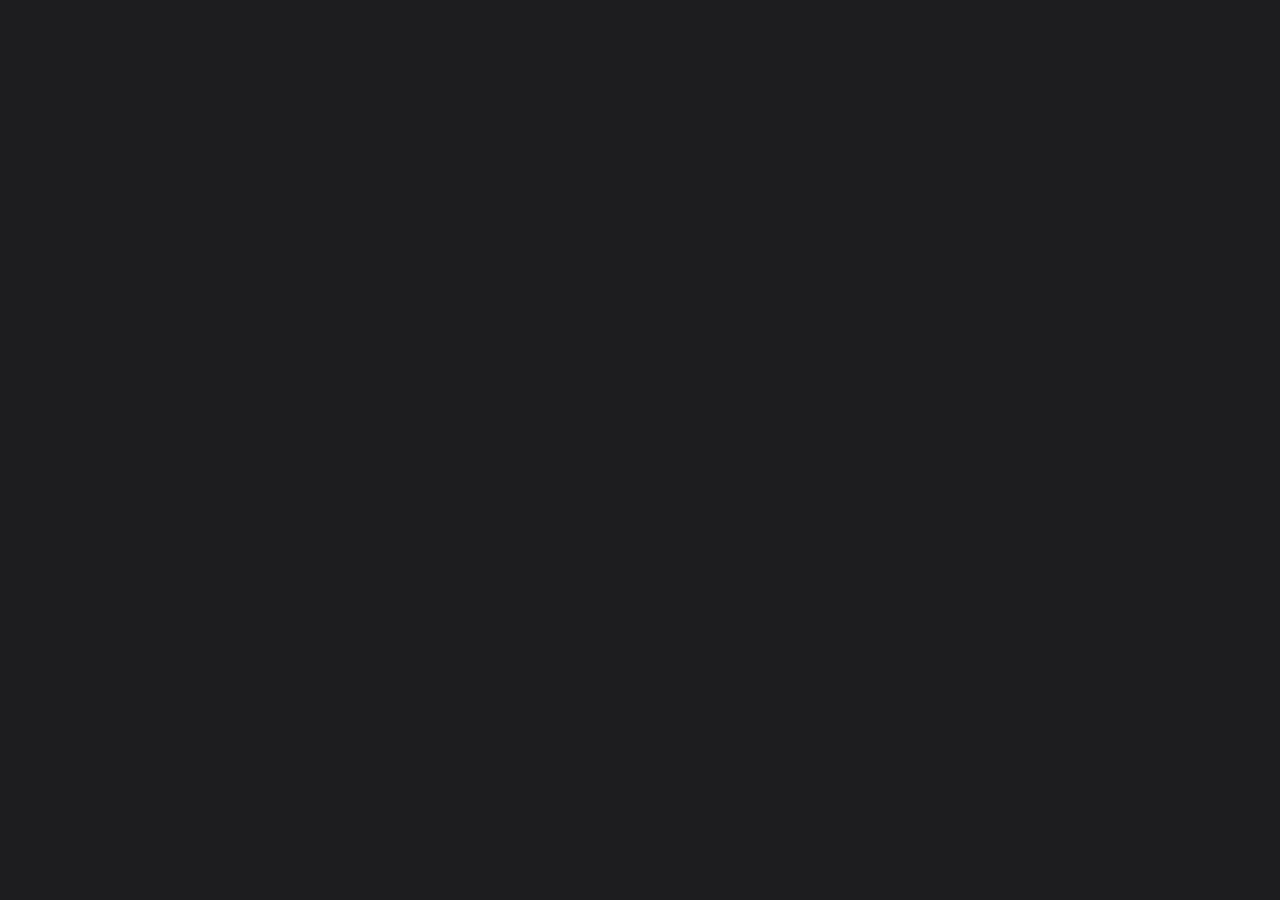
==== project/3가지 전공.dc.html @ 26a2ae61 "Claude Design handoff: soomin portfolio" ====
<!DOCTYPE html>
<html>
<head>
<meta charset="utf-8">
<meta name="viewport" content="width=device-width, initial-scale=1">
<script src="./support.js"></script>
</head>
<body>
<x-dc>
<helmet>
  <link rel="stylesheet" href="_ds/apple-web-design-system-f2d81f1f-572a-4359-9d91-45c962e7bf33/tokens/fonts.css">
  <link rel="stylesheet" href="_ds/apple-web-design-system-f2d81f1f-572a-4359-9d91-45c962e7bf33/tokens/colors.css">
  <link rel="stylesheet" href="_ds/apple-web-design-system-f2d81f1f-572a-4359-9d91-45c962e7bf33/tokens/typography.css">
  <link rel="stylesheet" href="_ds/apple-web-design-system-f2d81f1f-572a-4359-9d91-45c962e7bf33/styles.css">
  <script src="_ds/apple-web-design-system-f2d81f1f-572a-4359-9d91-45c962e7bf33/_ds_bundle.js"></script>
  <style>
    @keyframes fadeUp { from{opacity:0;transform:translateY(24px);}to{opacity:1;transform:translateY(0);} }
    html{scroll-behavior:smooth;}
    body{margin:0;background:#1d1d1f;-webkit-font-smoothing:antialiased;font-family:'Inter',-apple-system,BlinkMacSystemFont,sans-serif;}
  </style>
</helmet>

<!-- NAV -->
<nav style="position:sticky;top:0;z-index:100;height:52px;background:rgba(0,0,0,0.86);backdrop-filter:saturate(180%) blur(20px);-webkit-backdrop-filter:saturate(180%) blur(20px);display:flex;align-items:center;justify-content:space-between;padding:0 52px;">
  <a href="박수민 포트폴리오.dc.html" style="color:rgba(245,245,247,0.78);font-size:13px;text-decoration:none;" style-hover="color:#f5f5f7;">‹ 돌아가기</a>
  <span style="color:#f5f5f7;font-size:17px;font-weight:600;letter-spacing:-0.3px;">3가지 전공</span>
  <div style="width:80px;"></div>
</nav>

<!-- MAIN -->
<section style="padding:100px 52px;animation:fadeUp 0.8s ease both;">
  <div style="max-width:1100px;margin:0 auto;">

    <!-- 소개 텍스트 -->
    <div style="text-align:center;margin-bottom:80px;">
      <p style="margin:0 0 18px;font-size:11px;color:rgba(255,255,255,0.4);letter-spacing:0.5px;text-transform:uppercase;">가천대학교 · 2021.03 ~ 2026.02</p>
      <h1 style="margin:0 0 24px;font-size:64px;font-weight:700;color:#f5f5f7;letter-spacing:-2.2px;line-height:0.97;">도전 정신</h1>
      <p style="margin:0 auto;font-size:19px;font-weight:300;color:rgba(255,255,255,0.65);line-height:1.75;max-width:520px;"><i>대학 시절 <b><b style="font-weight: 400;">작곡, 심리학, 창업</b></b> 3가지 전공을 펼쳤습니다.</i></p>
    </div>

    <!-- 3 카드 -->
    <div style="display:grid;grid-template-columns:repeat(3,1fr);gap:2px;border-radius:20px;overflow:hidden;">

      <!-- 음악 -->
      <div style="position:relative;overflow:hidden;">
        <img src="kakaotalk_20260624_214551003-mqs2j9vv.jpg" alt="" style="position:absolute;inset:0;width:100%;height:100%;object-fit:cover;object-position:center;">
        <div style="position:absolute;inset:0;background:rgba(0,0,0,0.52);"></div>
        <div style="position:relative;z-index:2;padding:60px 48px;display:flex;flex-direction:column;gap:24px;min-height:480px;box-sizing:border-box;">
          <p style="margin:0;font-size:11px;color:rgba(255,255,255,0.55);letter-spacing:3px;text-transform:uppercase;">주전공</p>
          <h2 style="margin:0;font-size:34px;font-weight:700;color:#fff;letter-spacing:-1px;line-height:1.1;">음악학부(작곡)</h2>
          <p style="margin: 0; font-size: 17px; color: #FFFFFF; line-height: 1.75; text-wrap: pretty">&nbsp;중학교 시절 취미로 시작한 기타 연주를 계기로 음악에 관심을 갖게 되었습니다.&nbsp;</p><div style="color: #ffffff">&nbsp;이후 작곡을 공부하고 싶다는 목표를 바탕으로 작곡과에 진학해 전문성을 키웠습니다.</div><p></p>
          <div style="margin-top:auto;padding-top:28px;border-top:1px solid rgba(255,255,255,0.15);">
            
          </div>
        </div>
      </div>

      <!-- 심리 -->
      <div style="position:relative;overflow:hidden;">
        <img src="kakaotalk_20260624_214324769-mqs2jvl1.jpg" alt="" style="position:absolute;inset:0;width:100%;height:100%;object-fit:cover;object-position:center;">
        <div style="position:absolute;inset:0;background:rgba(0,0,0,0.52);"></div>
        <div style="position:relative;z-index:2;padding:60px 48px;display:flex;flex-direction:column;gap:24px;min-height:480px;box-sizing:border-box;">
          <p style="margin:0;font-size:11px;color:rgba(255,255,255,0.55);letter-spacing:3px;text-transform:uppercase;">복수전공</p>
          <h2 style="margin:0;font-size:34px;font-weight:700;color:#fff;letter-spacing:-1px;line-height:1.1;">심리학과</h2>
          <p style="margin: 0; font-size: 17px; color: #FFFFFF; line-height: 1.75; text-wrap: pretty">&nbsp;고교 시절부터 독서를 통해 관심 가졌던 심리학을 복수전공했습니다.&nbsp;</p><div style="color: #ffffff">&nbsp;고객의 니즈와 심리를 깊이 이해하는 능력을 심리 학도로서 기를 수 있었습니다.</div><p></p>
          <div style="margin-top:auto;padding-top:28px;border-top:1px solid rgba(255,255,255,0.15);">
            
          </div>
        </div>
      </div>

      <!-- 창업 -->
      <div style="position:relative;overflow:hidden;">
        <img src="kakaotalk_20260624_213426879-mqs2k34f.jpg" alt="" style="position:absolute;inset:0;width:100%;height:100%;object-fit:cover;object-position:center;">
        <div style="position:absolute;inset:0;background:rgba(0,0,0,0.52);"></div>
        <div style="position:relative;z-index:2;padding:60px 48px;display:flex;flex-direction:column;gap:24px;min-height:480px;box-sizing:border-box;">
          <p style="margin:0;font-size:11px;color:rgba(255,255,255,0.55);letter-spacing:3px;text-transform:uppercase;">융합전공</p>
          <h2 style="margin:0;font-size:34px;font-weight:700;color:#fff;letter-spacing:-1px;line-height:1.1;">창업</h2>
          <p style="margin: 0; font-size: 17px; color: #FFFFFF; line-height: 1.75; text-wrap: pretty">&nbsp;학생 창업에 관심이 생겨 교내 스타트업 칼리지에 지원해 창업학기제를 수료했습니다.</p><div style="color: #ffffff">&nbsp;다양한 직무를 간접 경험하고 고객 맞춤형 서비스를 기획한 과정이 삶의 터닝포인트로 작용해 PM, 기획 직무에 대한 확신과 사명감을 느끼게 됐습니다.</div><p></p>
          <div style="margin-top:auto;padding-top:28px;border-top:1px solid rgba(255,255,255,0.15);">
            
          </div>
        </div>
      </div>

    </div>

    <!-- 돌아가기 버튼 -->
    <div style="text-align:center;margin-top:72px;">
      <a href="박수민 포트폴리오.dc.html" style="display:inline-flex;align-items:center;gap:4px;color:#fff;border-radius:9999px;padding:13px 28px;font-size:15px;font-weight:400;text-decoration:none;background:rgba(255,255,255,0.12);border:1px solid rgba(255,255,255,0.35);transition:background 0.2s,color 0.2s;" style-hover="background:#fff;color:#000;">포트폴리오로 돌아가기</a>
    </div>

  </div>
</section>

<!-- FOOTER -->
<footer style="background:#000;padding:28px 52px;display:flex;justify-content:space-between;align-items:center;flex-wrap:wrap;gap:12px;">
  <span style="font-size:13px;color:#424245;">박수민 포트폴리오</span>
  <span style="font-size:13px;color:#424245;">© 2026</span>
</footer>
</x-dc>
</body>
</html>
---- project/_ds/apple-web-design-system-f2d81f1f-572a-4359-9d91-45c962e7bf33/tokens/fonts.css ----
/* Apple Web Design System — Webfonts
 *
 * SF Pro is Apple's PROPRIETARY system font and cannot be redistributed.
 * Strategy:
 *   1. On Apple platforms, `system-ui` / `-apple-system` (declared first in the
 *      family stacks in typography.css) resolves to the REAL SF Pro automatically.
 *   2. On non-Apple platforms, Inter is the closest open-source equivalent.
 *
 * Inter is loaded from Google Fonts below. If you have licensed SF Pro binaries,
 * drop them in assets/fonts/ and add @font-face rules here for the exact face. */

@import url("https://fonts.googleapis.com/css2?family=Inter:wght@300;400;600;700&display=swap");

/* Tighten Inter to approximate SF Pro's cadence (it tracks slightly wider). */
@supports (font-variation-settings: normal) {
  :root {
    --font-feature-apple: "ss03" 1; /* rounded "a" approximation */
  }
}
---- project/_ds/apple-web-design-system-f2d81f1f-572a-4359-9d91-45c962e7bf33/tokens/colors.css ----
/* Apple Web Design System — Color tokens
 * One blue accent. Light/dark surface alternation. Near-black ink.
 * Base values first, then semantic aliases. Never inline hex in components. */

:root {
  /* ---- Brand & accent ---------------------------------------------------- */
  --color-primary: #0066cc;          /* Action Blue — every interactive element */
  --color-primary-focus: #0071e3;    /* Focus ring (brighter sibling) */
  --color-primary-on-dark: #2997ff;  /* Sky Link Blue — in-copy links on dark tiles */

  /* ---- Surface ---------------------------------------------------------- */
  --color-canvas: #ffffff;             /* Pure White — dominant canvas */
  --color-canvas-parchment: #f5f5f7;   /* Parchment — signature off-white */
  --color-surface-pearl: #fafafc;      /* Pearl — ghost-button fill */
  --color-surface-tile-1: #272729;     /* Near-black tile (primary) */
  --color-surface-tile-2: #2a2a2c;     /* Micro-step lighter */
  --color-surface-tile-3: #252527;     /* Micro-step darker */
  --color-surface-black: #000000;      /* True void — nav bar, video */
  --color-surface-chip: #d2d2d7;       /* Translucent chip base */
  --color-surface-chip-translucent: rgba(210, 210, 215, 0.64);

  /* ---- Text ------------------------------------------------------------- */
  --color-ink: #1d1d1f;            /* Near-black ink — headlines, body */
  --color-body: #1d1d1f;           /* Body (same near-black tone) */
  --color-body-on-dark: #ffffff;   /* Text on dark tiles / nav */
  --color-body-muted: #cccccc;     /* Secondary copy on dark */
  --color-ink-muted-80: #333333;   /* Body on pearl surface */
  --color-ink-muted-48: #7a7a7a;   /* Disabled text, fine print */

  /* ---- Hairlines & borders --------------------------------------------- */
  --color-divider-soft: rgba(0, 0, 0, 0.04);  /* Soft ring on secondary buttons */
  --color-hairline: #e0e0e0;                  /* 1px hairline on cards/chips */
  --color-border-translucent: rgba(0, 0, 0, 0.08);

  /* ---- Semantic aliases ------------------------------------------------- */
  --surface-page: var(--color-canvas-parchment);
  --surface-card: var(--color-canvas);
  --surface-nav: var(--color-surface-black);

  --text-body: var(--color-body);
  --text-heading: var(--color-ink);
  --text-on-dark: var(--color-body-on-dark);
  --text-muted: var(--color-ink-muted-48);

  --action: var(--color-primary);
  --on-action: #ffffff;
  --focus-ring: var(--color-primary-focus);
}
---- project/_ds/apple-web-design-system-f2d81f1f-572a-4359-9d91-45c962e7bf33/tokens/typography.css ----
/* Apple Web Design System — Typography tokens
 * Display ≥19px → SF Pro Display 600 with negative tracking ("Apple tight").
 * Body 17px/400 SF Pro Text. Weight ladder: 300 / 400 / 600 / 700 (500 absent). */

:root {
  /* ---- Families --------------------------------------------------------- */
  /* system-ui / -apple-system resolves to real SF Pro on Apple platforms;
     Inter is the cross-platform fallback (see fonts.css + readme caveat). */
  --font-display: "SF Pro Display", system-ui, -apple-system, BlinkMacSystemFont, "Inter", sans-serif;
  --font-text: "SF Pro Text", system-ui, -apple-system, BlinkMacSystemFont, "Inter", sans-serif;

  /* ---- Weights (no 500) ------------------------------------------------- */
  --weight-light: 300;
  --weight-regular: 400;
  --weight-semibold: 600;
  --weight-bold: 700;

  /* ---- Scale: size / line-height / tracking ----------------------------- */
  --type-hero-size: 56px;      --type-hero-lh: 1.07;  --type-hero-track: -0.28px;
  --type-display-lg-size: 40px; --type-display-lg-lh: 1.10; --type-display-lg-track: 0px;
  --type-display-md-size: 34px; --type-display-md-lh: 1.47; --type-display-md-track: -0.374px;
  --type-lead-size: 28px;       --type-lead-lh: 1.14;  --type-lead-track: 0.196px;
  --type-lead-airy-size: 24px;  --type-lead-airy-lh: 1.5; --type-lead-airy-track: 0px;
  --type-tagline-size: 21px;    --type-tagline-lh: 1.19; --type-tagline-track: 0.231px;
  --type-body-size: 17px;       --type-body-lh: 1.47;  --type-body-track: -0.374px;
  --type-dense-link-lh: 2.41;
  --type-caption-size: 14px;    --type-caption-lh: 1.43; --type-caption-track: -0.224px;
  --type-button-large-size: 18px; --type-button-large-lh: 1.0;
  --type-fine-print-size: 12px; --type-fine-print-lh: 1.0; --type-fine-print-track: -0.12px;
  --type-micro-size: 10px;      --type-micro-lh: 1.3;  --type-micro-track: -0.08px;
  --type-nav-size: 12px;        --type-nav-lh: 1.0;    --type-nav-track: -0.12px;
}

/* ---- Type role utility classes (optional helpers) ---------------------- */
.type-hero {
  font-family: var(--font-display); font-weight: var(--weight-semibold);
  font-size: var(--type-hero-size); line-height: var(--type-hero-lh);
  letter-spacing: var(--type-hero-track);
}
.type-display-lg {
  font-family: var(--font-display); font-weight: var(--weight-semibold);
  font-size: var(--type-display-lg-size); line-height: var(--type-display-lg-lh);
  letter-spacing: var(--type-display-lg-track);
}
.type-display-md {
  font-family: var(--font-text); font-weight: var(--weight-semibold);
  font-size: var(--type-display-md-size); line-height: var(--type-display-md-lh);
  letter-spacing: var(--type-display-md-track);
}
.type-lead {
  font-family: var(--font-text); font-weight: var(--weight-regular);
  font-size: var(--type-lead-size); line-height: var(--type-lead-lh);
  letter-spacing: var(--type-lead-track);
}
.type-lead-airy {
  font-family: var(--font-display); font-weight: var(--weight-light);
  font-size: var(--type-lead-airy-size); line-height: var(--type-lead-airy-lh);
  letter-spacing: var(--type-lead-airy-track);
}
.type-tagline {
  font-family: var(--font-text); font-weight: var(--weight-semibold);
  font-size: var(--type-tagline-size); line-height: var(--type-tagline-lh);
  letter-spacing: var(--type-tagline-track);
}
.type-body {
  font-family: var(--font-text); font-weight: var(--weight-regular);
  font-size: var(--type-body-size); line-height: var(--type-body-lh);
  letter-spacing: var(--type-body-track);
}
.type-body-strong {
  font-family: var(--font-text); font-weight: var(--weight-semibold);
  font-size: var(--type-body-size); line-height: 1.24;
  letter-spacing: var(--type-body-track);
}
.type-caption {
  font-family: var(--font-text); font-weight: var(--weight-regular);
  font-size: var(--type-caption-size); line-height: var(--type-caption-lh);
  letter-spacing: var(--type-caption-track);
}
.type-fine-print {
  font-family: var(--font-text); font-weight: var(--weight-regular);
  font-size: var(--type-fine-print-size); line-height: var(--type-fine-print-lh);
  letter-spacing: var(--type-fine-print-track);
}
---- project/_ds/apple-web-design-system-f2d81f1f-572a-4359-9d91-45c962e7bf33/styles.css ----
/* Apple Web Design System — global entry point.
 * Consumers link THIS file only. Keep it as @import lines (plus base resets). */

@import url("tokens/fonts.css");
@import url("tokens/colors.css");
@import url("tokens/typography.css");
@import url("tokens/spacing.css");
@import url("tokens/radius.css");
@import url("tokens/elevation.css");

/* ---- Minimal base reset ------------------------------------------------- */
*,
*::before,
*::after { box-sizing: border-box; }

body {
  margin: 0;
  font-family: var(--font-text);
  font-size: var(--type-body-size);
  line-height: var(--type-body-lh);
  letter-spacing: var(--type-body-track);
  color: var(--text-body);
  background: var(--surface-page);
  -webkit-font-smoothing: antialiased;
  text-rendering: optimizeLegibility;
}

h1, h2, h3 {
  font-family: var(--font-display);
  font-weight: var(--weight-semibold);
  margin: 0;
}
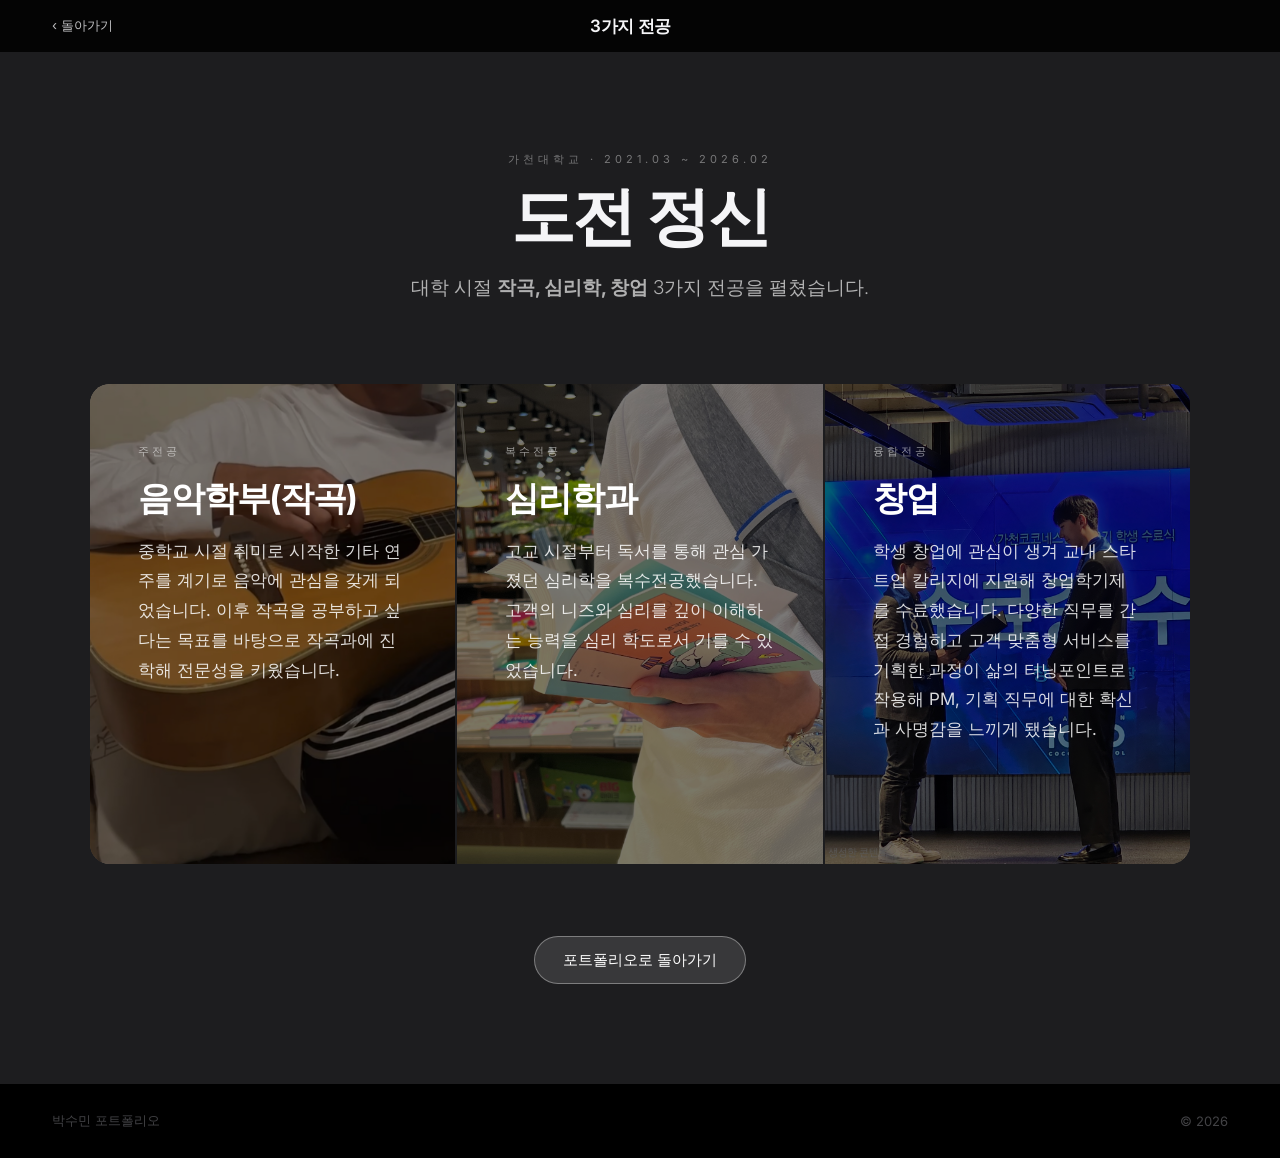
==== commit 3960c8d2: "refactor: 모든 DC 포맷 페이지를 클린 HTML로 변환 (반응형 포함) Co-Authored-By: Claude <noreply@anthropic.com>" ====
--- a/project/3가지 전공.dc.html
+++ b/project/3가지 전공.dc.html
@@ -1,103 +1,122 @@
 <!DOCTYPE html>
-<html>
+<html lang="ko">
 <head>
 <meta charset="utf-8">
 <meta name="viewport" content="width=device-width, initial-scale=1">
-<script src="./support.js"></script>
+<title>3가지 전공 · 박수민</title>
+<link rel="preconnect" href="https://fonts.googleapis.com">
+<link rel="preconnect" href="https://fonts.gstatic.com" crossorigin>
+<link href="https://fonts.googleapis.com/css2?family=Inter:wght@300;400;600;700&display=swap" rel="stylesheet">
+<style>
+  *, *::before, *::after { box-sizing: border-box; }
+  @keyframes fadeUp { from { opacity: 0; transform: translateY(24px); } to { opacity: 1; transform: translateY(0); } }
+  html { scroll-behavior: smooth; }
+  body { margin: 0; background: #1d1d1f; -webkit-font-smoothing: antialiased; font-family: 'Inter', -apple-system, BlinkMacSystemFont, sans-serif; }
+
+  .nav { position: sticky; top: 0; z-index: 100; height: 52px; background: rgba(0,0,0,0.86); backdrop-filter: saturate(180%) blur(20px); -webkit-backdrop-filter: saturate(180%) blur(20px); display: flex; align-items: center; justify-content: space-between; padding: 0 52px; }
+  .nav-back { color: rgba(245,245,247,0.78); font-size: 13px; text-decoration: none; transition: color 0.2s; }
+  .nav-back:hover { color: #f5f5f7; }
+  .nav-title { color: #f5f5f7; font-size: 17px; font-weight: 600; letter-spacing: -0.3px; }
+
+  .main { padding: 100px 52px; animation: fadeUp 0.8s ease both; }
+  .inner { max-width: 1100px; margin: 0 auto; }
+
+  .hero-text { text-align: center; margin-bottom: 80px; }
+  .hero-eyebrow { margin: 0 0 18px; font-size: 11px; color: rgba(255,255,255,0.4); letter-spacing: 4px; text-transform: uppercase; }
+  .hero-title { margin: 0 0 24px; font-size: 64px; font-weight: 700; color: #f5f5f7; letter-spacing: -2.2px; line-height: 0.97; }
+  .hero-desc { margin: 0 auto; font-size: 19px; font-weight: 300; color: rgba(255,255,255,0.65); line-height: 1.75; max-width: 520px; }
+
+  .cards-grid { display: grid; grid-template-columns: repeat(3, 1fr); gap: 2px; border-radius: 20px; overflow: hidden; }
+  .major-card { position: relative; overflow: hidden; min-height: 480px; }
+  .major-card-bg { position: absolute; inset: 0; width: 100%; height: 100%; object-fit: cover; object-position: center; }
+  .major-card-overlay { position: absolute; inset: 0; background: rgba(0,0,0,0.52); }
+  .major-card-content { position: relative; z-index: 2; padding: 60px 48px; display: flex; flex-direction: column; gap: 20px; height: 100%; }
+  .major-label { margin: 0; font-size: 11px; color: rgba(255,255,255,0.55); letter-spacing: 3px; text-transform: uppercase; }
+  .major-title { margin: 0; font-size: 34px; font-weight: 700; color: #fff; letter-spacing: -1px; line-height: 1.1; }
+  .major-desc { margin: 0; font-size: 17px; color: rgba(255,255,255,0.85); line-height: 1.75; }
+
+  .back-wrap { text-align: center; margin-top: 72px; }
+  .back-btn { display: inline-flex; align-items: center; gap: 4px; color: #fff; border-radius: 9999px; padding: 13px 28px; font-size: 15px; font-weight: 400; text-decoration: none; background: rgba(255,255,255,0.12); border: 1px solid rgba(255,255,255,0.35); transition: background 0.2s, color 0.2s; }
+  .back-btn:hover { background: #fff; color: #000; }
+
+  .footer { background: #000; padding: 28px 52px; display: flex; justify-content: space-between; align-items: center; flex-wrap: wrap; gap: 12px; }
+  .footer-text { font-size: 13px; color: #424245; }
+
+  @media (max-width: 768px) {
+    .nav { padding: 0 20px; }
+    .main { padding: 60px 20px; }
+    .hero-title { font-size: 44px; letter-spacing: -1.5px; }
+    .hero-text { margin-bottom: 48px; }
+    .cards-grid { grid-template-columns: 1fr; }
+    .major-card { min-height: 360px; }
+    .major-card-content { padding: 40px 32px; }
+    .major-title { font-size: 28px; }
+    .footer { padding: 20px; }
+  }
+</style>
 </head>
 <body>
-<x-dc>
-<helmet>
-  <link rel="stylesheet" href="_ds/apple-web-design-system-f2d81f1f-572a-4359-9d91-45c962e7bf33/tokens/fonts.css">
-  <link rel="stylesheet" href="_ds/apple-web-design-system-f2d81f1f-572a-4359-9d91-45c962e7bf33/tokens/colors.css">
-  <link rel="stylesheet" href="_ds/apple-web-design-system-f2d81f1f-572a-4359-9d91-45c962e7bf33/tokens/typography.css">
-  <link rel="stylesheet" href="_ds/apple-web-design-system-f2d81f1f-572a-4359-9d91-45c962e7bf33/styles.css">
-  <script src="_ds/apple-web-design-system-f2d81f1f-572a-4359-9d91-45c962e7bf33/_ds_bundle.js"></script>
-  <style>
-    @keyframes fadeUp { from{opacity:0;transform:translateY(24px);}to{opacity:1;transform:translateY(0);} }
-    html{scroll-behavior:smooth;}
-    body{margin:0;background:#1d1d1f;-webkit-font-smoothing:antialiased;font-family:'Inter',-apple-system,BlinkMacSystemFont,sans-serif;}
-  </style>
-</helmet>
 
-<!-- NAV -->
-<nav style="position:sticky;top:0;z-index:100;height:52px;background:rgba(0,0,0,0.86);backdrop-filter:saturate(180%) blur(20px);-webkit-backdrop-filter:saturate(180%) blur(20px);display:flex;align-items:center;justify-content:space-between;padding:0 52px;">
-  <a href="박수민 포트폴리오.dc.html" style="color:rgba(245,245,247,0.78);font-size:13px;text-decoration:none;" style-hover="color:#f5f5f7;">‹ 돌아가기</a>
-  <span style="color:#f5f5f7;font-size:17px;font-weight:600;letter-spacing:-0.3px;">3가지 전공</span>
+<nav class="nav">
+  <a href="박수민 포트폴리오.dc.html" class="nav-back">‹ 돌아가기</a>
+  <span class="nav-title">3가지 전공</span>
   <div style="width:80px;"></div>
 </nav>
 
-<!-- MAIN -->
-<section style="padding:100px 52px;animation:fadeUp 0.8s ease both;">
-  <div style="max-width:1100px;margin:0 auto;">
+<section class="main">
+  <div class="inner">
 
-    <!-- 소개 텍스트 -->
-    <div style="text-align:center;margin-bottom:80px;">
-      <p style="margin:0 0 18px;font-size:11px;color:rgba(255,255,255,0.4);letter-spacing:0.5px;text-transform:uppercase;">가천대학교 · 2021.03 ~ 2026.02</p>
-      <h1 style="margin:0 0 24px;font-size:64px;font-weight:700;color:#f5f5f7;letter-spacing:-2.2px;line-height:0.97;">도전 정신</h1>
-      <p style="margin:0 auto;font-size:19px;font-weight:300;color:rgba(255,255,255,0.65);line-height:1.75;max-width:520px;"><i>대학 시절 <b><b style="font-weight: 400;">작곡, 심리학, 창업</b></b> 3가지 전공을 펼쳤습니다.</i></p>
+    <div class="hero-text">
+      <p class="hero-eyebrow">가천대학교 · 2021.03 ~ 2026.02</p>
+      <h1 class="hero-title">도전 정신</h1>
+      <p class="hero-desc">대학 시절 <b>작곡, 심리학, 창업</b> 3가지 전공을 펼쳤습니다.</p>
     </div>
 
-    <!-- 3 카드 -->
-    <div style="display:grid;grid-template-columns:repeat(3,1fr);gap:2px;border-radius:20px;overflow:hidden;">
+    <div class="cards-grid">
 
-      <!-- 음악 -->
-      <div style="position:relative;overflow:hidden;">
-        <img src="kakaotalk_20260624_214551003-mqs2j9vv.jpg" alt="" style="position:absolute;inset:0;width:100%;height:100%;object-fit:cover;object-position:center;">
-        <div style="position:absolute;inset:0;background:rgba(0,0,0,0.52);"></div>
-        <div style="position:relative;z-index:2;padding:60px 48px;display:flex;flex-direction:column;gap:24px;min-height:480px;box-sizing:border-box;">
-          <p style="margin:0;font-size:11px;color:rgba(255,255,255,0.55);letter-spacing:3px;text-transform:uppercase;">주전공</p>
-          <h2 style="margin:0;font-size:34px;font-weight:700;color:#fff;letter-spacing:-1px;line-height:1.1;">음악학부(작곡)</h2>
-          <p style="margin: 0; font-size: 17px; color: #FFFFFF; line-height: 1.75; text-wrap: pretty">&nbsp;중학교 시절 취미로 시작한 기타 연주를 계기로 음악에 관심을 갖게 되었습니다.&nbsp;</p><div style="color: #ffffff">&nbsp;이후 작곡을 공부하고 싶다는 목표를 바탕으로 작곡과에 진학해 전문성을 키웠습니다.</div><p></p>
-          <div style="margin-top:auto;padding-top:28px;border-top:1px solid rgba(255,255,255,0.15);">
-            
-          </div>
+      <div class="major-card">
+        <img src="kakaotalk_20260624_214551003-mqs2j9vv.jpg" alt="" class="major-card-bg">
+        <div class="major-card-overlay"></div>
+        <div class="major-card-content">
+          <p class="major-label">주전공</p>
+          <h2 class="major-title">음악학부(작곡)</h2>
+          <p class="major-desc">중학교 시절 취미로 시작한 기타 연주를 계기로 음악에 관심을 갖게 되었습니다. 이후 작곡을 공부하고 싶다는 목표를 바탕으로 작곡과에 진학해 전문성을 키웠습니다.</p>
         </div>
       </div>
 
-      <!-- 심리 -->
-      <div style="position:relative;overflow:hidden;">
-        <img src="kakaotalk_20260624_214324769-mqs2jvl1.jpg" alt="" style="position:absolute;inset:0;width:100%;height:100%;object-fit:cover;object-position:center;">
-        <div style="position:absolute;inset:0;background:rgba(0,0,0,0.52);"></div>
-        <div style="position:relative;z-index:2;padding:60px 48px;display:flex;flex-direction:column;gap:24px;min-height:480px;box-sizing:border-box;">
-          <p style="margin:0;font-size:11px;color:rgba(255,255,255,0.55);letter-spacing:3px;text-transform:uppercase;">복수전공</p>
-          <h2 style="margin:0;font-size:34px;font-weight:700;color:#fff;letter-spacing:-1px;line-height:1.1;">심리학과</h2>
-          <p style="margin: 0; font-size: 17px; color: #FFFFFF; line-height: 1.75; text-wrap: pretty">&nbsp;고교 시절부터 독서를 통해 관심 가졌던 심리학을 복수전공했습니다.&nbsp;</p><div style="color: #ffffff">&nbsp;고객의 니즈와 심리를 깊이 이해하는 능력을 심리 학도로서 기를 수 있었습니다.</div><p></p>
-          <div style="margin-top:auto;padding-top:28px;border-top:1px solid rgba(255,255,255,0.15);">
-            
-          </div>
+      <div class="major-card">
+        <img src="kakaotalk_20260624_214324769-mqs2jvl1.jpg" alt="" class="major-card-bg">
+        <div class="major-card-overlay"></div>
+        <div class="major-card-content">
+          <p class="major-label">복수전공</p>
+          <h2 class="major-title">심리학과</h2>
+          <p class="major-desc">고교 시절부터 독서를 통해 관심 가졌던 심리학을 복수전공했습니다. 고객의 니즈와 심리를 깊이 이해하는 능력을 심리 학도로서 기를 수 있었습니다.</p>
         </div>
       </div>
 
-      <!-- 창업 -->
-      <div style="position:relative;overflow:hidden;">
-        <img src="kakaotalk_20260624_213426879-mqs2k34f.jpg" alt="" style="position:absolute;inset:0;width:100%;height:100%;object-fit:cover;object-position:center;">
-        <div style="position:absolute;inset:0;background:rgba(0,0,0,0.52);"></div>
-        <div style="position:relative;z-index:2;padding:60px 48px;display:flex;flex-direction:column;gap:24px;min-height:480px;box-sizing:border-box;">
-          <p style="margin:0;font-size:11px;color:rgba(255,255,255,0.55);letter-spacing:3px;text-transform:uppercase;">융합전공</p>
-          <h2 style="margin:0;font-size:34px;font-weight:700;color:#fff;letter-spacing:-1px;line-height:1.1;">창업</h2>
-          <p style="margin: 0; font-size: 17px; color: #FFFFFF; line-height: 1.75; text-wrap: pretty">&nbsp;학생 창업에 관심이 생겨 교내 스타트업 칼리지에 지원해 창업학기제를 수료했습니다.</p><div style="color: #ffffff">&nbsp;다양한 직무를 간접 경험하고 고객 맞춤형 서비스를 기획한 과정이 삶의 터닝포인트로 작용해 PM, 기획 직무에 대한 확신과 사명감을 느끼게 됐습니다.</div><p></p>
-          <div style="margin-top:auto;padding-top:28px;border-top:1px solid rgba(255,255,255,0.15);">
-            
-          </div>
+      <div class="major-card">
+        <img src="kakaotalk_20260624_213426879-mqs2k34f.jpg" alt="" class="major-card-bg">
+        <div class="major-card-overlay"></div>
+        <div class="major-card-content">
+          <p class="major-label">융합전공</p>
+          <h2 class="major-title">창업</h2>
+          <p class="major-desc">학생 창업에 관심이 생겨 교내 스타트업 칼리지에 지원해 창업학기제를 수료했습니다. 다양한 직무를 간접 경험하고 고객 맞춤형 서비스를 기획한 과정이 삶의 터닝포인트로 작용해 PM, 기획 직무에 대한 확신과 사명감을 느끼게 됐습니다.</p>
         </div>
       </div>
 
     </div>
 
-    <!-- 돌아가기 버튼 -->
-    <div style="text-align:center;margin-top:72px;">
-      <a href="박수민 포트폴리오.dc.html" style="display:inline-flex;align-items:center;gap:4px;color:#fff;border-radius:9999px;padding:13px 28px;font-size:15px;font-weight:400;text-decoration:none;background:rgba(255,255,255,0.12);border:1px solid rgba(255,255,255,0.35);transition:background 0.2s,color 0.2s;" style-hover="background:#fff;color:#000;">포트폴리오로 돌아가기</a>
+    <div class="back-wrap">
+      <a href="박수민 포트폴리오.dc.html" class="back-btn">포트폴리오로 돌아가기</a>
     </div>
 
   </div>
 </section>
 
-<!-- FOOTER -->
-<footer style="background:#000;padding:28px 52px;display:flex;justify-content:space-between;align-items:center;flex-wrap:wrap;gap:12px;">
-  <span style="font-size:13px;color:#424245;">박수민 포트폴리오</span>
-  <span style="font-size:13px;color:#424245;">© 2026</span>
+<footer class="footer">
+  <span class="footer-text">박수민 포트폴리오</span>
+  <span class="footer-text">© 2026</span>
 </footer>
-</x-dc>
+
 </body>
 </html>
